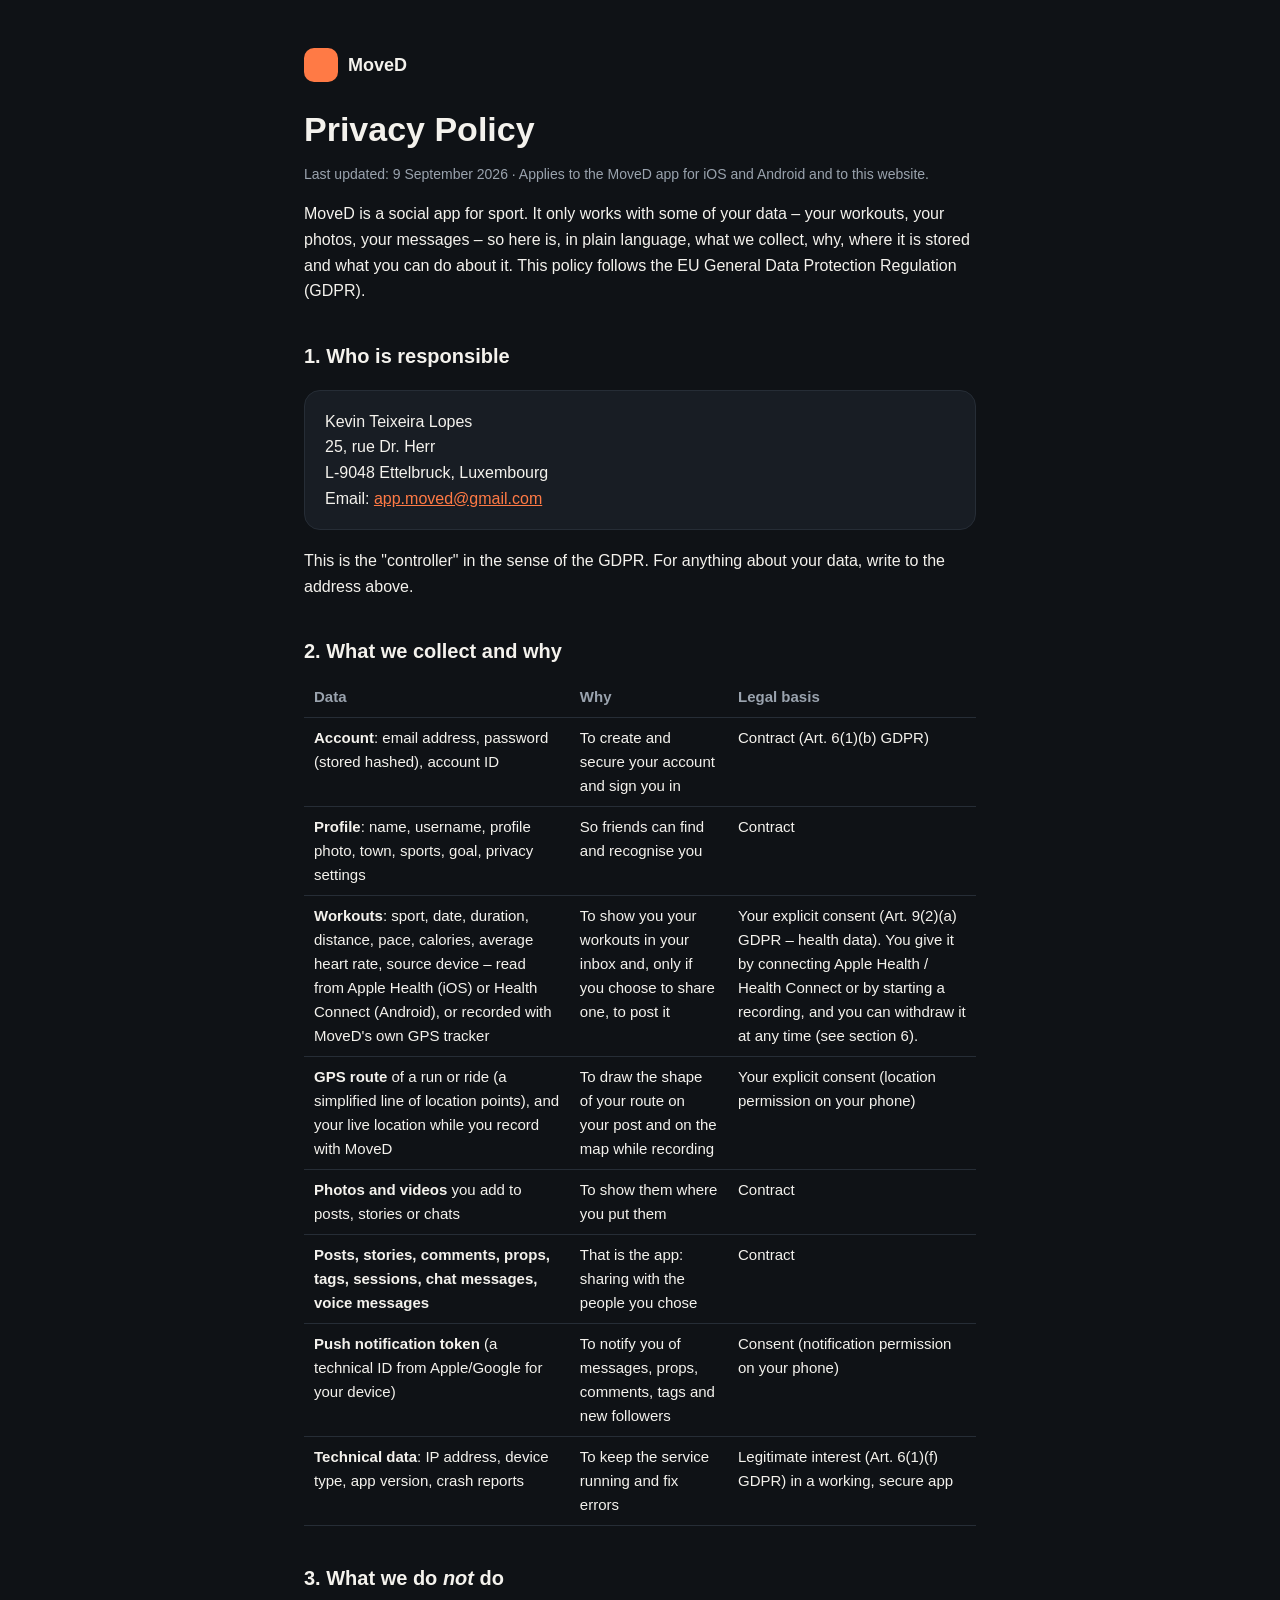
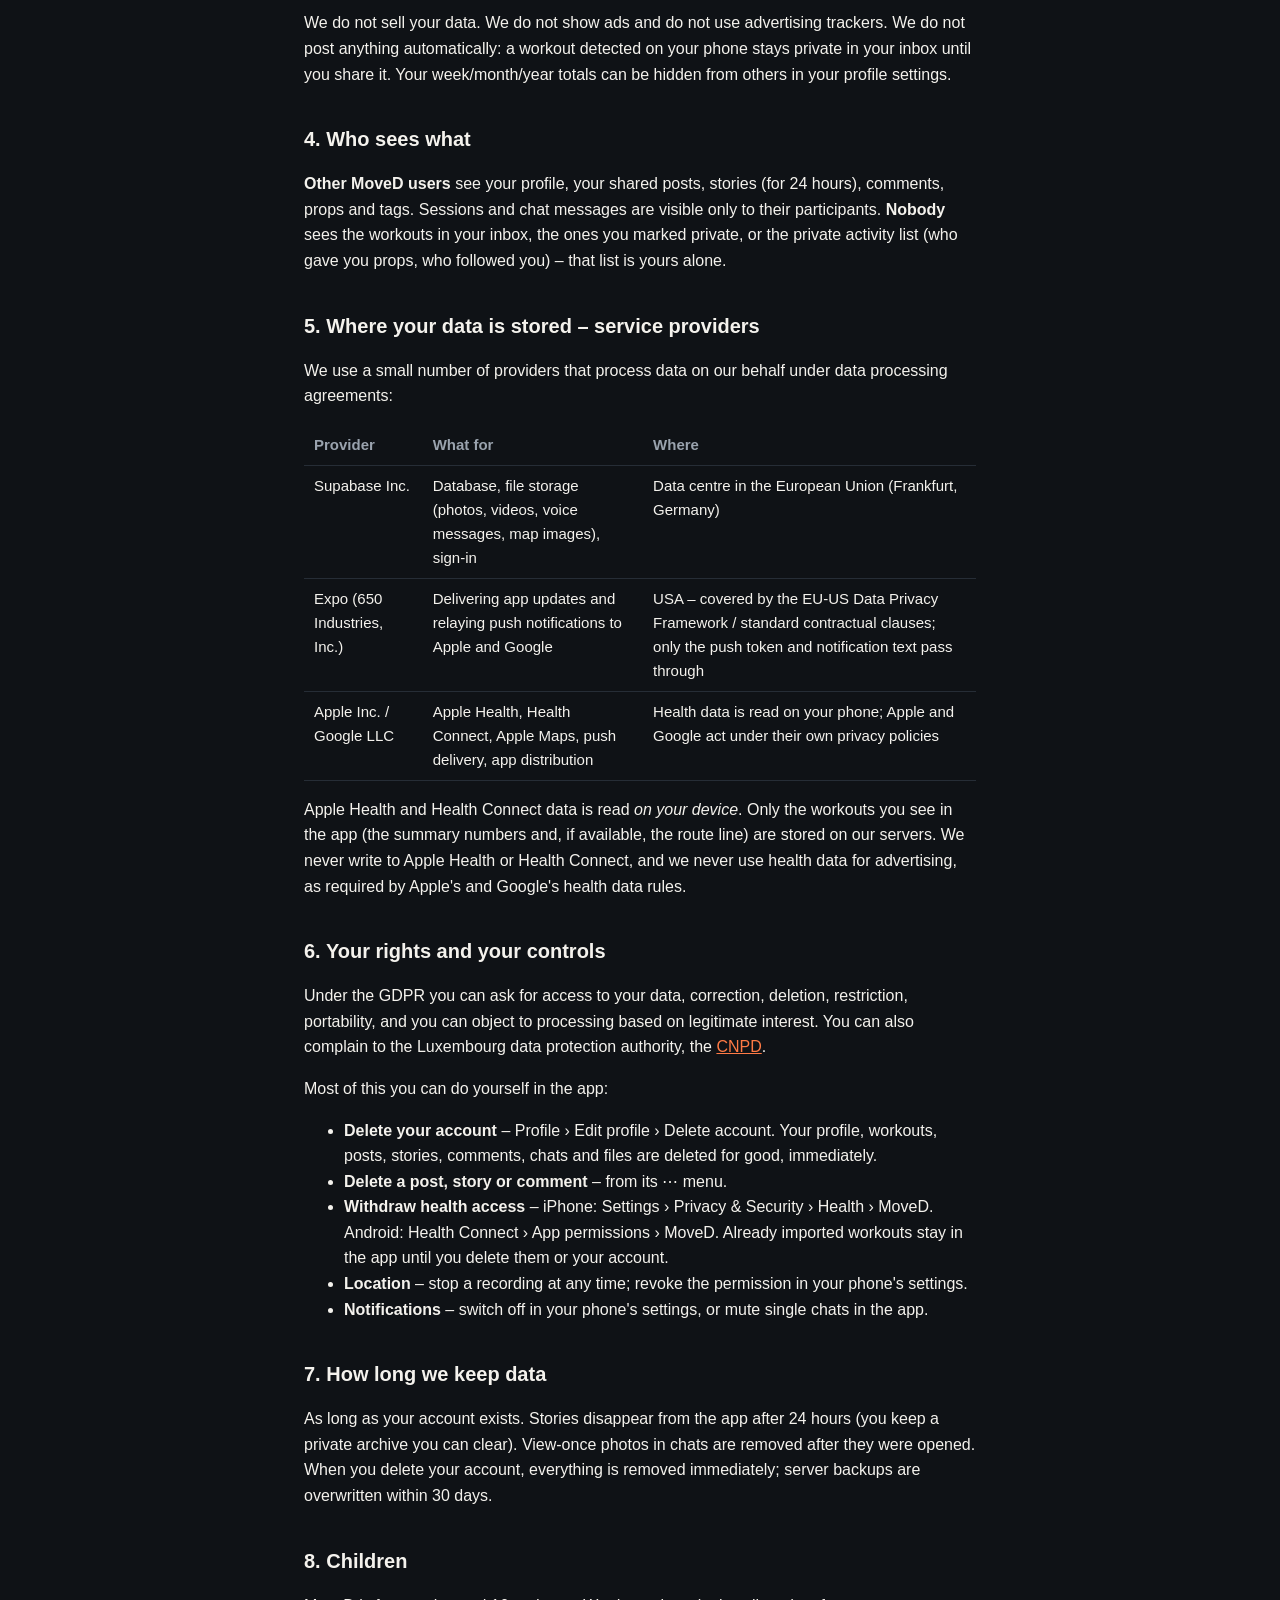
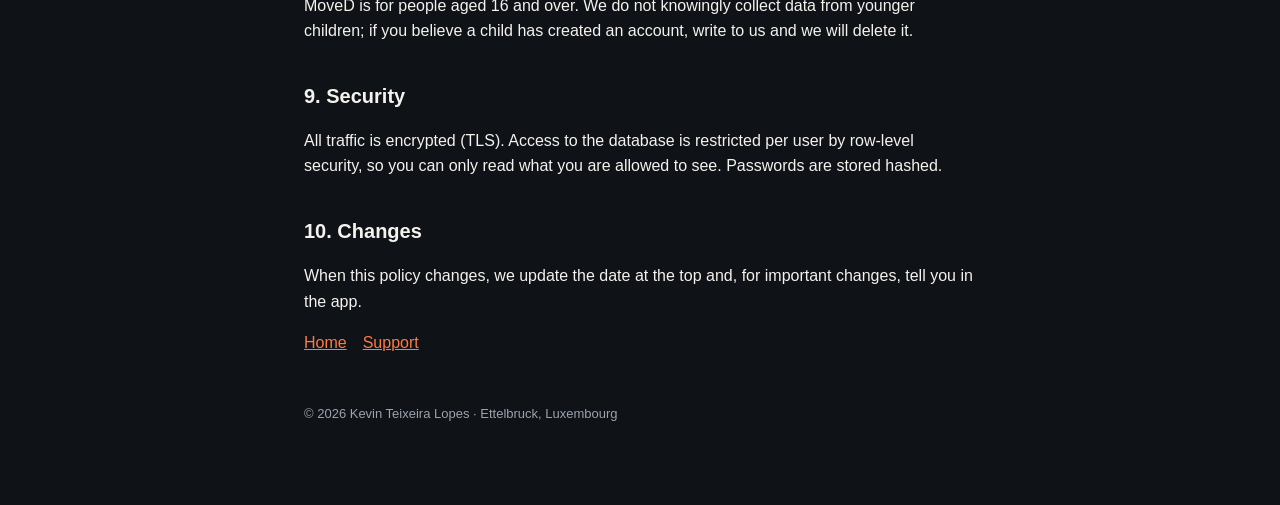
==== privacy.html @ 90332ac3 "Site" ====
<!doctype html><html lang="en"><head><meta charset="utf-8"><meta name="viewport" content="width=device-width,initial-scale=1"><title>MoveD – Privacy Policy</title><link rel="stylesheet" href="style.css"></head>
<body><main>
<div class="brand"><span></span><b>MoveD</b></div>
<h1>Privacy Policy</h1>
<p class="meta">Last updated: 9 September 2026 · Applies to the MoveD app for iOS and Android and to this website.</p>

<p>MoveD is a social app for sport. It only works with some of your data – your workouts, your photos, your messages – so here is, in plain language, what we collect, why, where it is stored and what you can do about it. This policy follows the EU General Data Protection Regulation (GDPR).</p>

<h2>1. Who is responsible</h2>
<div class="card">Kevin Teixeira Lopes<br>25, rue Dr. Herr<br>L-9048 Ettelbruck, Luxembourg<br>Email: <a href="mailto:app.moved@gmail.com">app.moved@gmail.com</a></div>
<p>This is the "controller" in the sense of the GDPR. For anything about your data, write to the address above.</p>

<h2>2. What we collect and why</h2>
<table>
<tr><th>Data</th><th>Why</th><th>Legal basis</th></tr>
<tr><td><b>Account</b>: email address, password (stored hashed), account ID</td><td>To create and secure your account and sign you in</td><td>Contract (Art. 6(1)(b) GDPR)</td></tr>
<tr><td><b>Profile</b>: name, username, profile photo, town, sports, goal, privacy settings</td><td>So friends can find and recognise you</td><td>Contract</td></tr>
<tr><td><b>Workouts</b>: sport, date, duration, distance, pace, calories, average heart rate, source device – read from Apple Health (iOS) or Health Connect (Android), or recorded with MoveD's own GPS tracker</td><td>To show you your workouts in your inbox and, only if you choose to share one, to post it</td><td>Your explicit consent (Art. 9(2)(a) GDPR – health data). You give it by connecting Apple Health / Health Connect or by starting a recording, and you can withdraw it at any time (see section 6).</td></tr>
<tr><td><b>GPS route</b> of a run or ride (a simplified line of location points), and your live location while you record with MoveD</td><td>To draw the shape of your route on your post and on the map while recording</td><td>Your explicit consent (location permission on your phone)</td></tr>
<tr><td><b>Photos and videos</b> you add to posts, stories or chats</td><td>To show them where you put them</td><td>Contract</td></tr>
<tr><td><b>Posts, stories, comments, props, tags, sessions, chat messages, voice messages</b></td><td>That is the app: sharing with the people you chose</td><td>Contract</td></tr>
<tr><td><b>Push notification token</b> (a technical ID from Apple/Google for your device)</td><td>To notify you of messages, props, comments, tags and new followers</td><td>Consent (notification permission on your phone)</td></tr>
<tr><td><b>Technical data</b>: IP address, device type, app version, crash reports</td><td>To keep the service running and fix errors</td><td>Legitimate interest (Art. 6(1)(f) GDPR) in a working, secure app</td></tr>
</table>

<h2>3. What we do <em>not</em> do</h2>
<p>We do not sell your data. We do not show ads and do not use advertising trackers. We do not post anything automatically: a workout detected on your phone stays private in your inbox until you share it. Your week/month/year totals can be hidden from others in your profile settings.</p>

<h2>4. Who sees what</h2>
<p><b>Other MoveD users</b> see your profile, your shared posts, stories (for 24 hours), comments, props and tags. Sessions and chat messages are visible only to their participants. <b>Nobody</b> sees the workouts in your inbox, the ones you marked private, or the private activity list (who gave you props, who followed you) – that list is yours alone.</p>

<h2>5. Where your data is stored – service providers</h2>
<p>We use a small number of providers that process data on our behalf under data processing agreements:</p>
<table>
<tr><th>Provider</th><th>What for</th><th>Where</th></tr>
<tr><td>Supabase Inc.</td><td>Database, file storage (photos, videos, voice messages, map images), sign-in</td><td>Data centre in the European Union (Frankfurt, Germany)</td></tr>
<tr><td>Expo (650 Industries, Inc.)</td><td>Delivering app updates and relaying push notifications to Apple and Google</td><td>USA – covered by the EU-US Data Privacy Framework / standard contractual clauses; only the push token and notification text pass through</td></tr>
<tr><td>Apple Inc. / Google LLC</td><td>Apple Health, Health Connect, Apple Maps, push delivery, app distribution</td><td>Health data is read on your phone; Apple and Google act under their own privacy policies</td></tr>
</table>
<p>Apple Health and Health Connect data is read <em>on your device</em>. Only the workouts you see in the app (the summary numbers and, if available, the route line) are stored on our servers. We never write to Apple Health or Health Connect, and we never use health data for advertising, as required by Apple's and Google's health data rules.</p>

<h2>6. Your rights and your controls</h2>
<p>Under the GDPR you can ask for access to your data, correction, deletion, restriction, portability, and you can object to processing based on legitimate interest. You can also complain to the Luxembourg data protection authority, the <a href="https://cnpd.public.lu">CNPD</a>.</p>
<p>Most of this you can do yourself in the app:</p>
<ul>
<li><b>Delete your account</b> – Profile › Edit profile › Delete account. Your profile, workouts, posts, stories, comments, chats and files are deleted for good, immediately.</li>
<li><b>Delete a post, story or comment</b> – from its ⋯ menu.</li>
<li><b>Withdraw health access</b> – iPhone: Settings › Privacy & Security › Health › MoveD. Android: Health Connect › App permissions › MoveD. Already imported workouts stay in the app until you delete them or your account.</li>
<li><b>Location</b> – stop a recording at any time; revoke the permission in your phone's settings.</li>
<li><b>Notifications</b> – switch off in your phone's settings, or mute single chats in the app.</li>
</ul>

<h2>7. How long we keep data</h2>
<p>As long as your account exists. Stories disappear from the app after 24 hours (you keep a private archive you can clear). View-once photos in chats are removed after they were opened. When you delete your account, everything is removed immediately; server backups are overwritten within 30 days.</p>

<h2>8. Children</h2>
<p>MoveD is for people aged 16 and over. We do not knowingly collect data from younger children; if you believe a child has created an account, write to us and we will delete it.</p>

<h2>9. Security</h2>
<p>All traffic is encrypted (TLS). Access to the database is restricted per user by row-level security, so you can only read what you are allowed to see. Passwords are stored hashed.</p>

<h2>10. Changes</h2>
<p>When this policy changes, we update the date at the top and, for important changes, tell you in the app.</p>

<nav><a href="index.html">Home</a><a href="support.html">Support</a></nav>
<footer>© 2026 Kevin Teixeira Lopes · Ettelbruck, Luxembourg</footer>
</main></body></html>
---- style.css ----
:root{--bg:#0F1216;--surface:#181D24;--line:#262D36;--text:#F4F2ED;--muted:#9AA3AE;--accent:#FF7A45}
*{box-sizing:border-box}body{margin:0;background:var(--bg);color:var(--text);font:16px/1.6 -apple-system,BlinkMacSystemFont,"Segoe UI",Roboto,Helvetica,Arial,sans-serif}
main{max-width:720px;margin:0 auto;padding:48px 24px 80px}a{color:var(--accent)}h1{font-size:34px;line-height:1.15;margin:0 0 6px}h2{font-size:20px;margin:36px 0 10px}
.brand{display:flex;align-items:center;gap:10px;margin-bottom:28px}.brand b{font-size:18px}.brand span{width:34px;height:34px;border-radius:10px;background:var(--accent);display:inline-block}
.meta{color:var(--muted);font-size:14px}table{border-collapse:collapse;width:100%;font-size:15px}td,th{text-align:left;vertical-align:top;padding:8px 10px;border-bottom:1px solid var(--line)}th{color:var(--muted);font-weight:600}
.card{background:var(--surface);border:1px solid var(--line);border-radius:16px;padding:18px 20px;margin:18px 0}footer{margin-top:48px;color:var(--muted);font-size:13px}nav a{margin-right:16px}
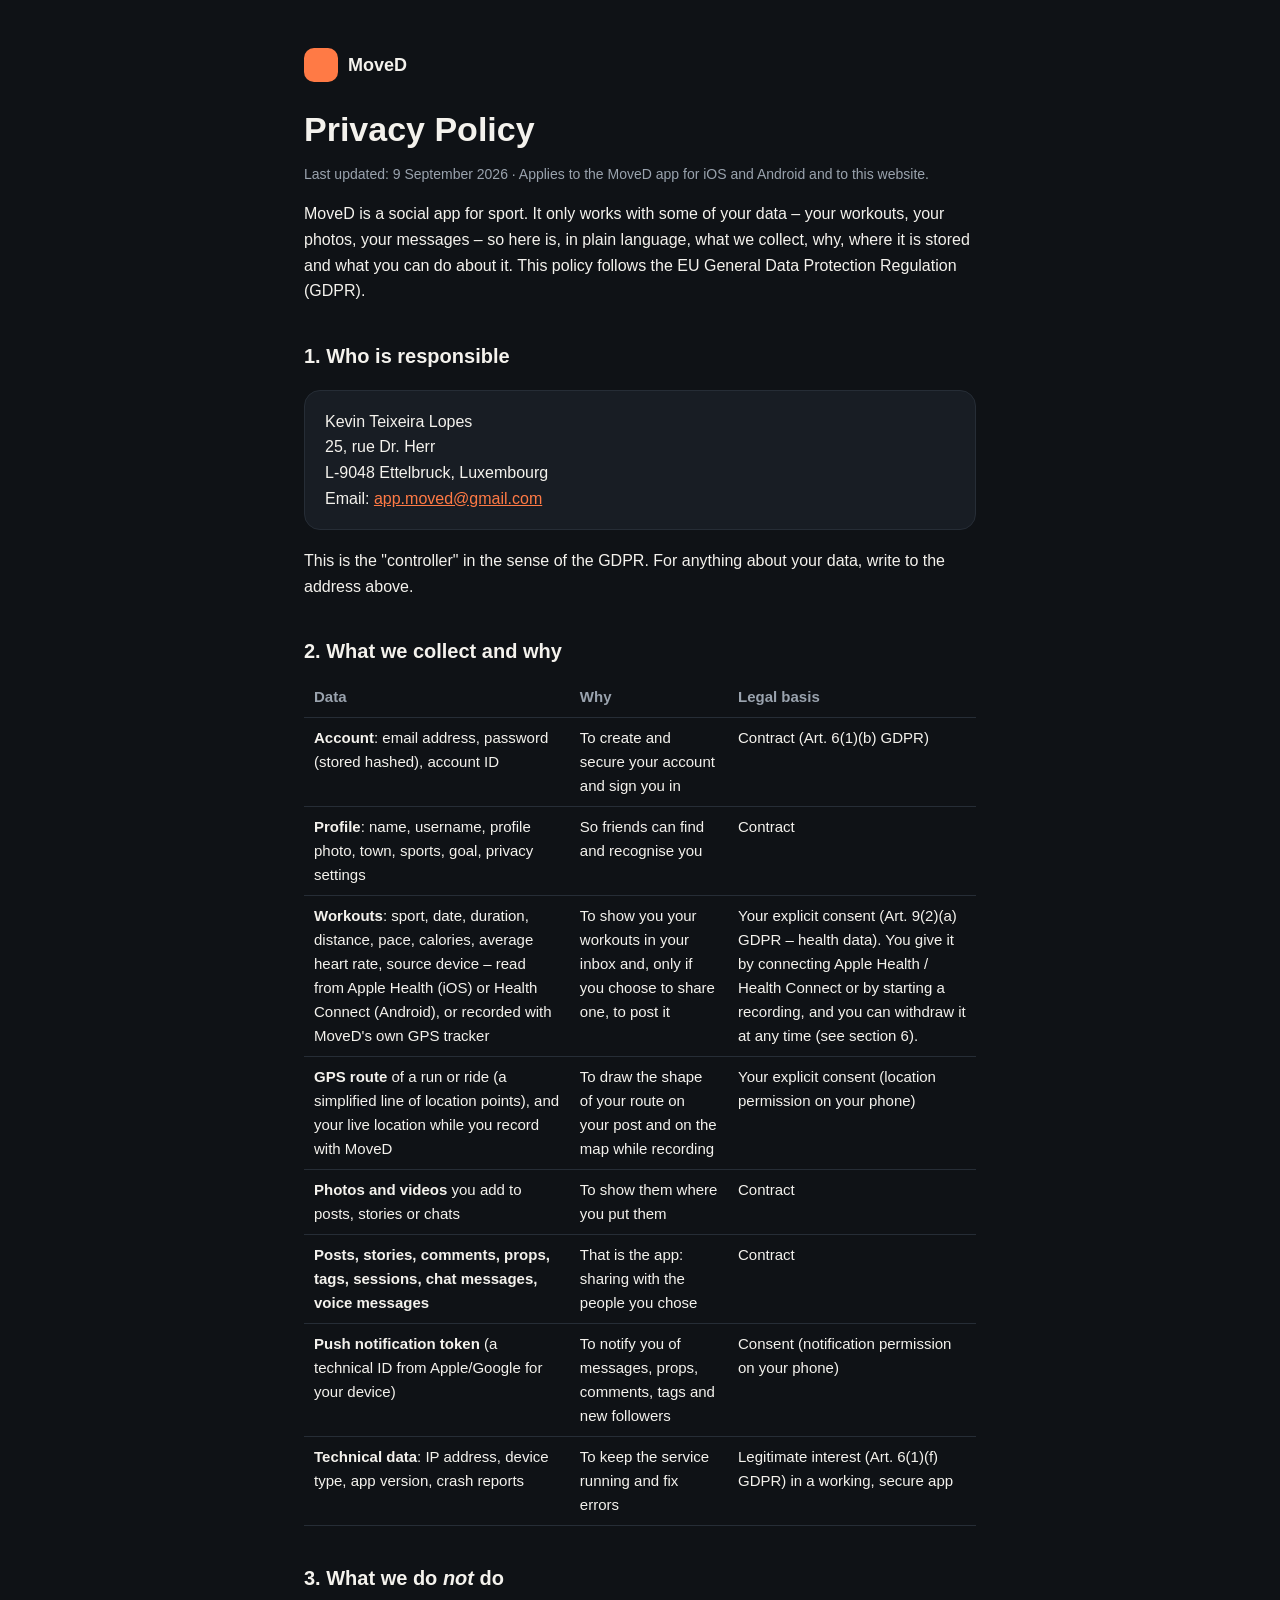
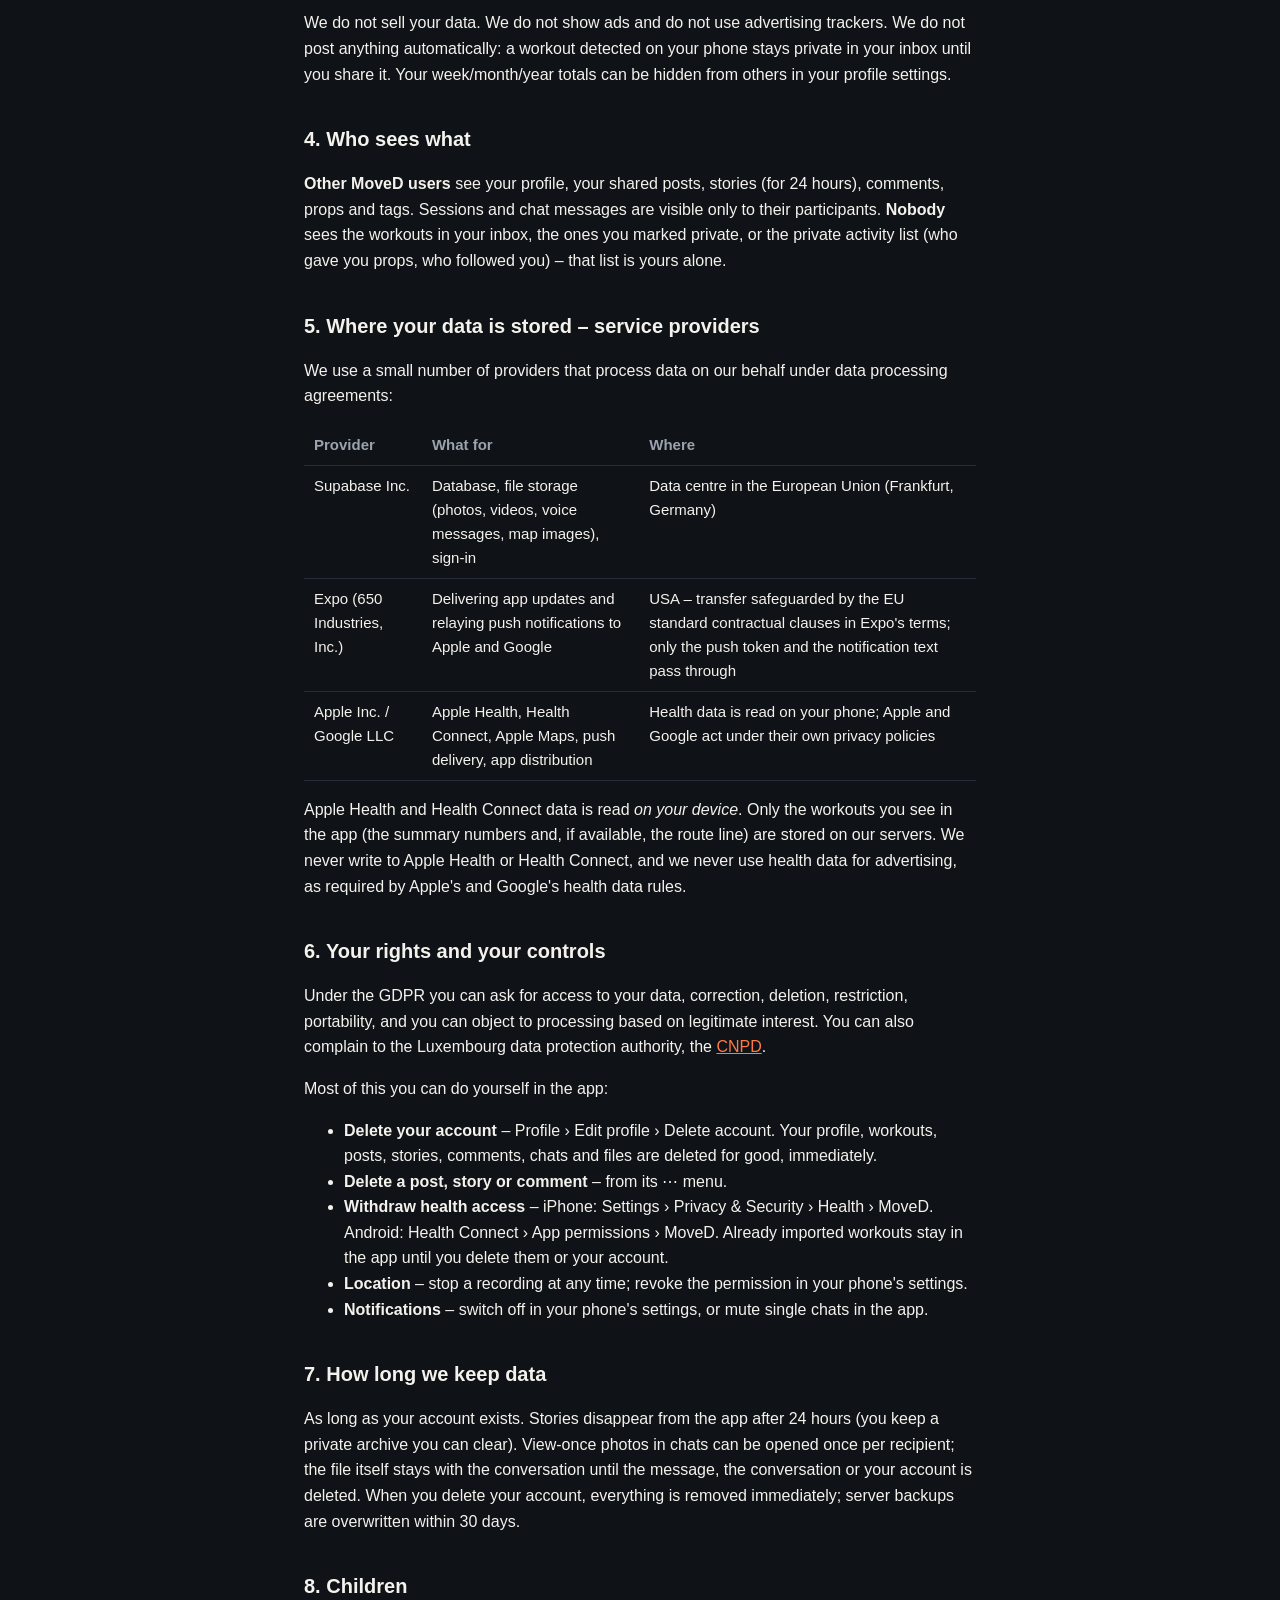
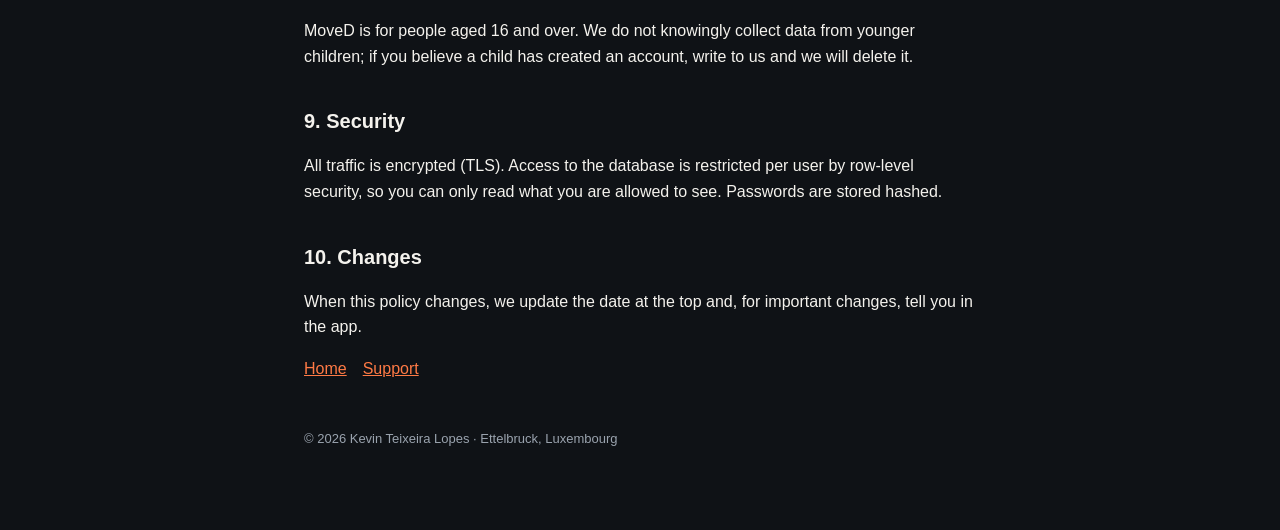
==== commit 0a65b4df: "Privacy update" ====
--- a/privacy.html
+++ b/privacy.html
@@ -34,7 +34,7 @@
 <table>
 <tr><th>Provider</th><th>What for</th><th>Where</th></tr>
 <tr><td>Supabase Inc.</td><td>Database, file storage (photos, videos, voice messages, map images), sign-in</td><td>Data centre in the European Union (Frankfurt, Germany)</td></tr>
-<tr><td>Expo (650 Industries, Inc.)</td><td>Delivering app updates and relaying push notifications to Apple and Google</td><td>USA – covered by the EU-US Data Privacy Framework / standard contractual clauses; only the push token and notification text pass through</td></tr>
+<tr><td>Expo (650 Industries, Inc.)</td><td>Delivering app updates and relaying push notifications to Apple and Google</td><td>USA – transfer safeguarded by the EU standard contractual clauses in Expo's terms; only the push token and the notification text pass through</td></tr>
 <tr><td>Apple Inc. / Google LLC</td><td>Apple Health, Health Connect, Apple Maps, push delivery, app distribution</td><td>Health data is read on your phone; Apple and Google act under their own privacy policies</td></tr>
 </table>
 <p>Apple Health and Health Connect data is read <em>on your device</em>. Only the workouts you see in the app (the summary numbers and, if available, the route line) are stored on our servers. We never write to Apple Health or Health Connect, and we never use health data for advertising, as required by Apple's and Google's health data rules.</p>
@@ -51,7 +51,7 @@
 </ul>
 
 <h2>7. How long we keep data</h2>
-<p>As long as your account exists. Stories disappear from the app after 24 hours (you keep a private archive you can clear). View-once photos in chats are removed after they were opened. When you delete your account, everything is removed immediately; server backups are overwritten within 30 days.</p>
+<p>As long as your account exists. Stories disappear from the app after 24 hours (you keep a private archive you can clear). View-once photos in chats can be opened once per recipient; the file itself stays with the conversation until the message, the conversation or your account is deleted. When you delete your account, everything is removed immediately; server backups are overwritten within 30 days.</p>
 
 <h2>8. Children</h2>
 <p>MoveD is for people aged 16 and over. We do not knowingly collect data from younger children; if you believe a child has created an account, write to us and we will delete it.</p>
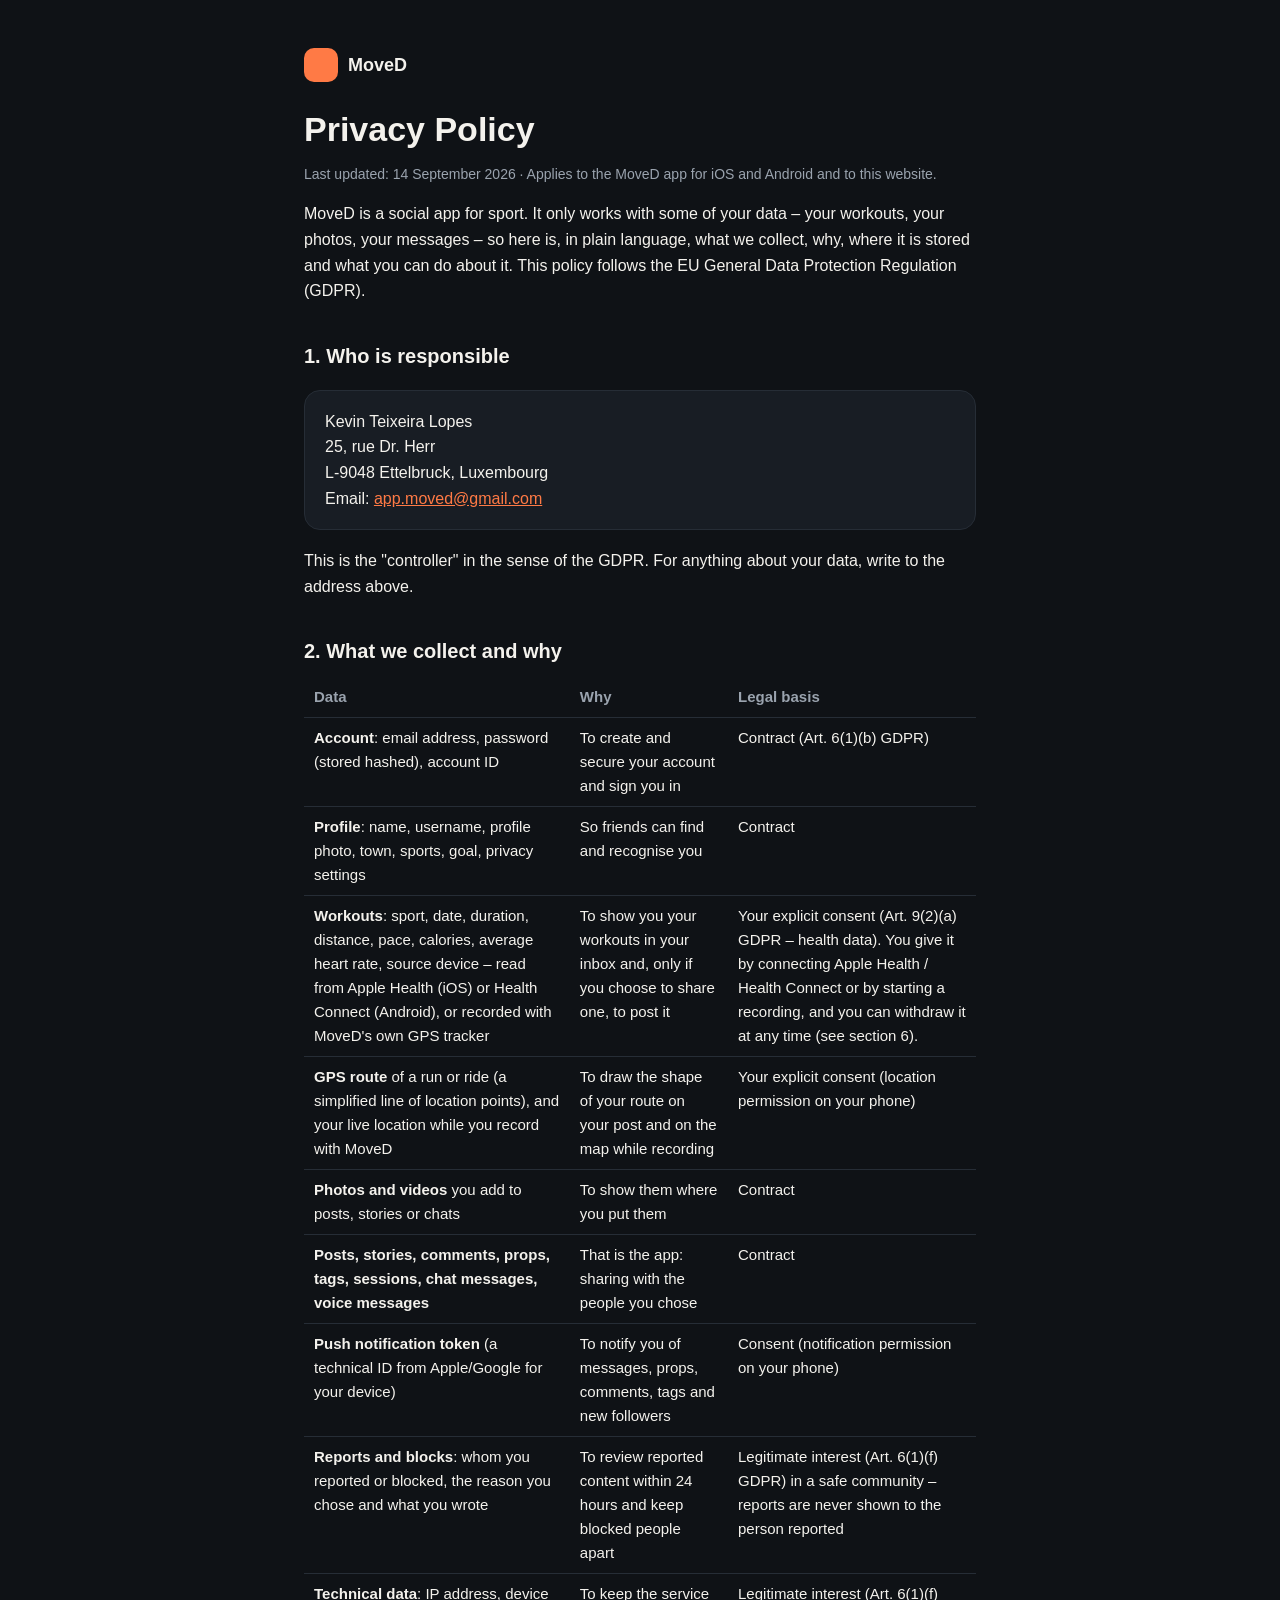
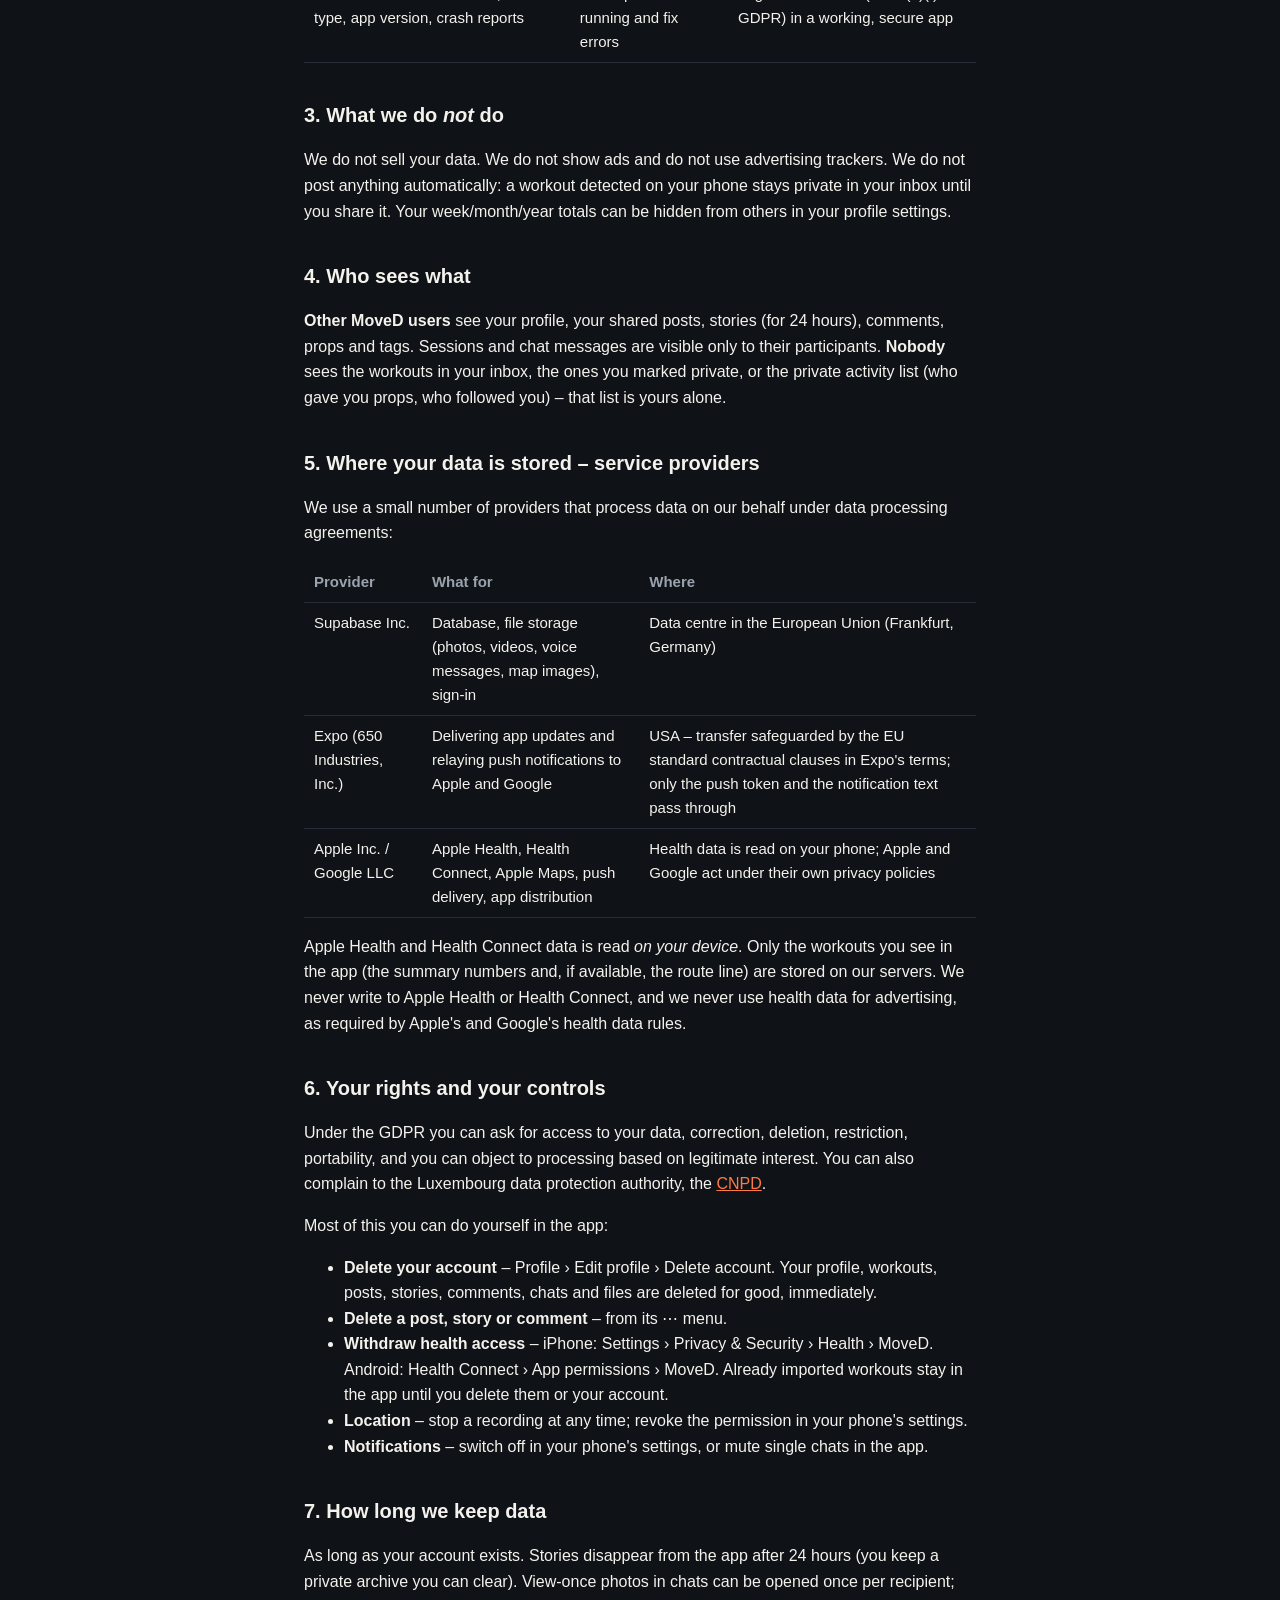
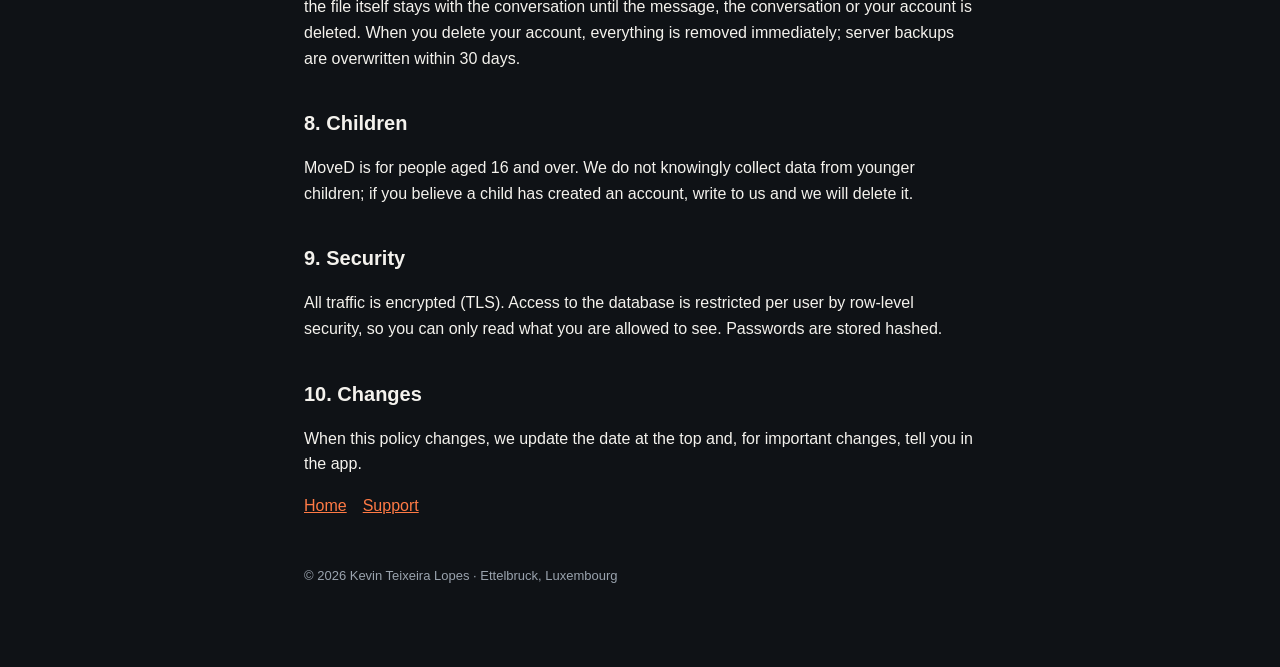
==== commit 893f0563: "Community rules, privacy update" ====
--- a/privacy.html
+++ b/privacy.html
@@ -2,7 +2,7 @@
 <body><main>
 <div class="brand"><span></span><b>MoveD</b></div>
 <h1>Privacy Policy</h1>
-<p class="meta">Last updated: 9 September 2026 · Applies to the MoveD app for iOS and Android and to this website.</p>
+<p class="meta">Last updated: 14 September 2026 · Applies to the MoveD app for iOS and Android and to this website.</p>
 
 <p>MoveD is a social app for sport. It only works with some of your data – your workouts, your photos, your messages – so here is, in plain language, what we collect, why, where it is stored and what you can do about it. This policy follows the EU General Data Protection Regulation (GDPR).</p>
 
@@ -20,6 +20,7 @@
 <tr><td><b>Photos and videos</b> you add to posts, stories or chats</td><td>To show them where you put them</td><td>Contract</td></tr>
 <tr><td><b>Posts, stories, comments, props, tags, sessions, chat messages, voice messages</b></td><td>That is the app: sharing with the people you chose</td><td>Contract</td></tr>
 <tr><td><b>Push notification token</b> (a technical ID from Apple/Google for your device)</td><td>To notify you of messages, props, comments, tags and new followers</td><td>Consent (notification permission on your phone)</td></tr>
+<tr><td><b>Reports and blocks</b>: whom you reported or blocked, the reason you chose and what you wrote</td><td>To review reported content within 24 hours and keep blocked people apart</td><td>Legitimate interest (Art. 6(1)(f) GDPR) in a safe community – reports are never shown to the person reported</td></tr>
 <tr><td><b>Technical data</b>: IP address, device type, app version, crash reports</td><td>To keep the service running and fix errors</td><td>Legitimate interest (Art. 6(1)(f) GDPR) in a working, secure app</td></tr>
 </table>
 
